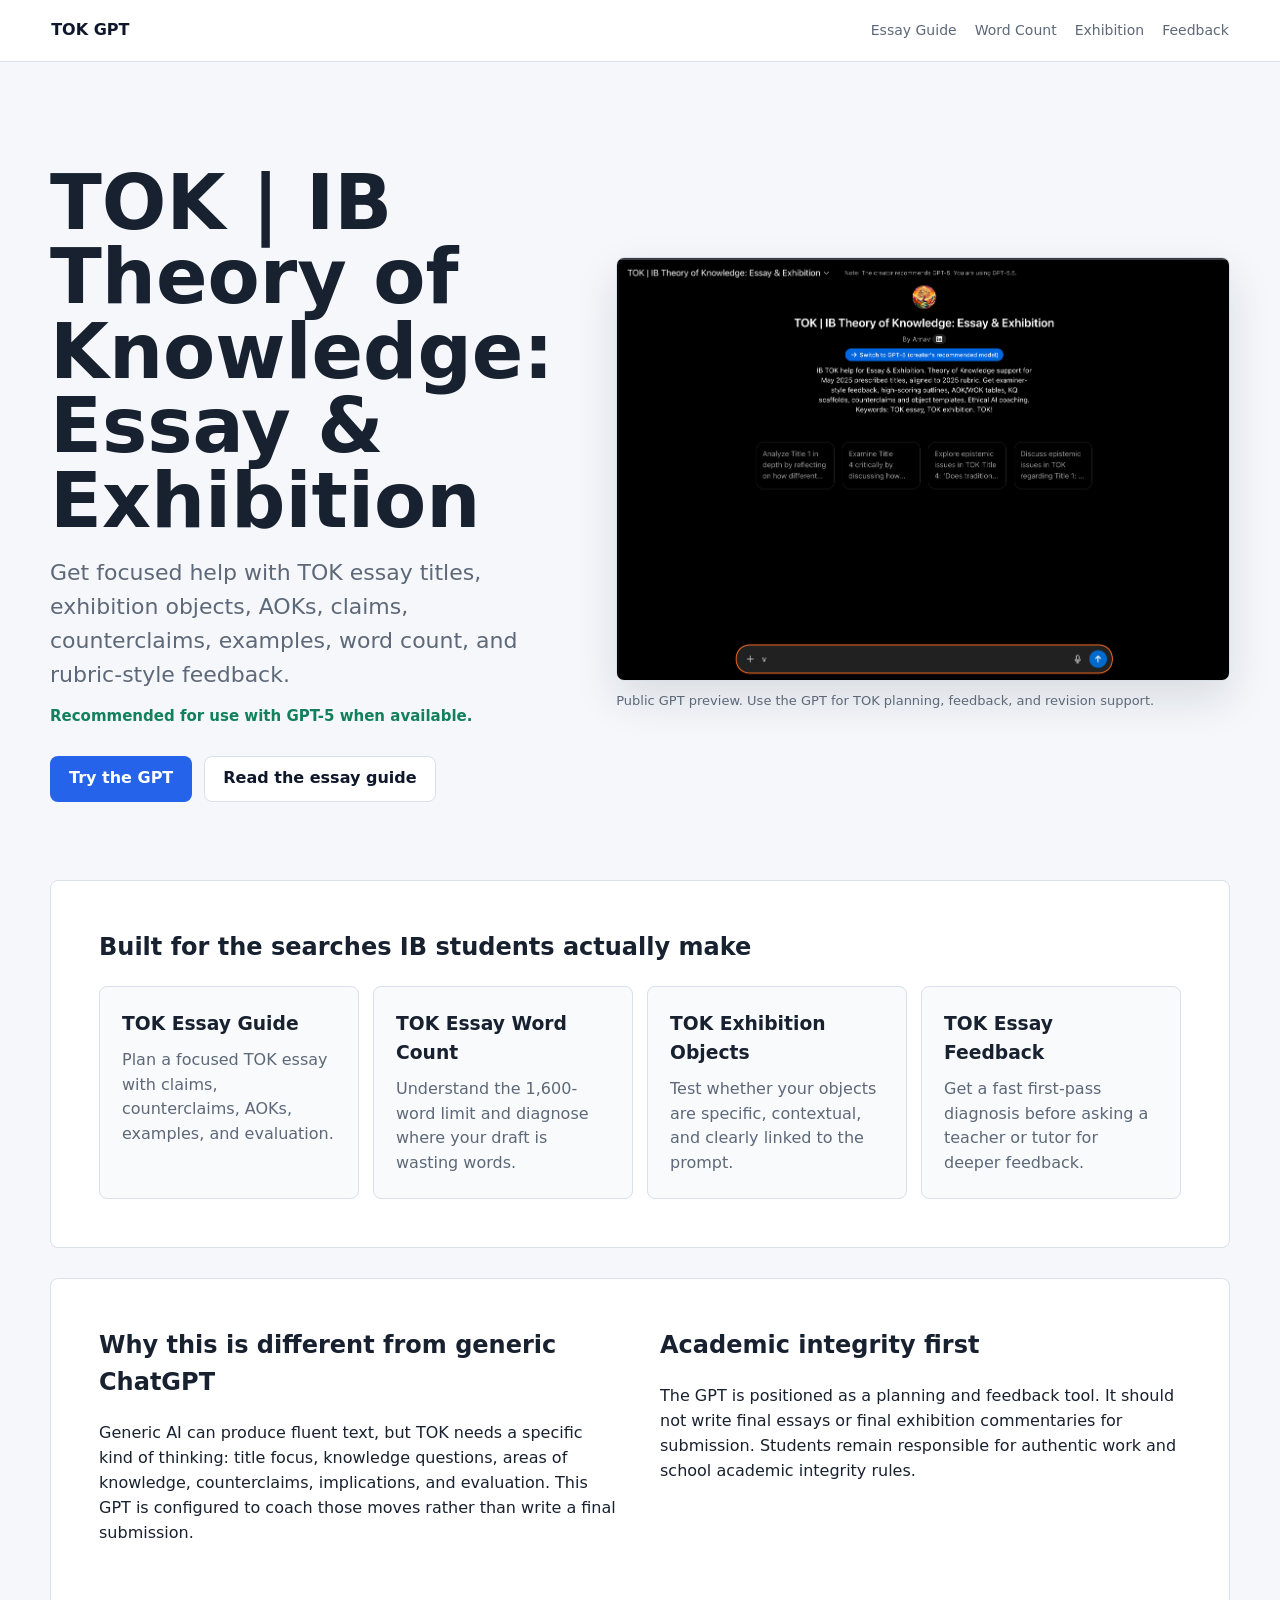
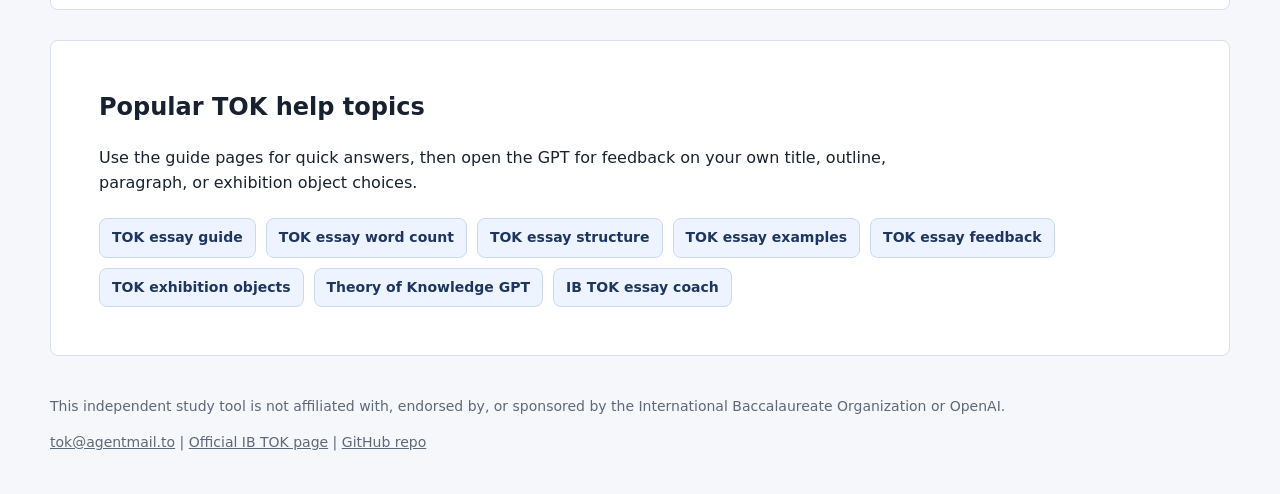
==== index.html @ 0f30f4a6 "Initial public TOK GPT site" ====
<!doctype html>
<html lang="en">
  <head>
    <meta charset="utf-8">
    <meta name="viewport" content="width=device-width, initial-scale=1">
    <title>TOK | IB Theory of Knowledge: Essay & Exhibition</title>
    <meta name="description" content="IB TOK essay and exhibition coach for 2026 planning, object selection, claims, counterclaims, AOK analysis, word count, and rubric-style feedback.">
    <meta name="keywords" content="TOK, IB TOK, Theory of Knowledge, TOK essay, TOK exhibition, TOK essay guide, TOK essay word count, TOK essay structure, TOK essay examples, TOK essay feedback, TOK essay rubric, TOK exhibition objects, IBDP TOK, areas of knowledge, AOK, knowledge questions, prescribed titles, claim, counterclaim, ChatGPT TOK, Theory of Knowledge GPT">
    <link rel="canonical" href="https://arnie016.github.io/tok-2026-ib-theory-of-knowledge-gpt/">
    <link rel="stylesheet" href="styles.css">
    <meta property="og:title" content="TOK | IB Theory of Knowledge: Essay & Exhibition">
    <meta property="og:description" content="Get focused TOK essay and exhibition feedback before your teacher sees the weak part.">
    <meta property="og:type" content="website">
    <meta property="og:url" content="https://arnie016.github.io/tok-2026-ib-theory-of-knowledge-gpt/">
    <script type="application/ld+json">
      {
        "@context": "https://schema.org",
        "@type": "SoftwareApplication",
        "name": "TOK | IB Theory of Knowledge: Essay & Exhibition",
        "applicationCategory": "EducationalApplication",
        "operatingSystem": "Web",
        "description": "A ChatGPT GPT for IB Theory of Knowledge essay and exhibition planning, feedback, object selection, and argument revision.",
        "url": "https://chatgpt.com/g/g-fOitKYU60",
        "offers": {
          "@type": "Offer",
          "price": "0",
          "priceCurrency": "USD"
        }
      }
    </script>
  </head>
  <body>
    <header class="site-header">
      <a class="brand" href="index.html">TOK GPT</a>
      <nav aria-label="Main navigation">
        <a href="guides/tok-essay-guide.html">Essay Guide</a>
        <a href="guides/tok-essay-word-count.html">Word Count</a>
        <a href="guides/tok-exhibition-objects.html">Exhibition</a>
        <a href="guides/tok-essay-feedback.html">Feedback</a>
      </nav>
    </header>

    <main>
      <section class="hero">
        <div class="hero-copy">
          <h1>TOK | IB Theory of Knowledge: Essay & Exhibition</h1>
          <p>Get focused help with TOK essay titles, exhibition objects, AOKs, claims, counterclaims, examples, word count, and rubric-style feedback.</p>
          <p class="model-note">Recommended for use with GPT-5 when available.</p>
          <div class="actions">
            <a class="button primary" href="https://chatgpt.com/g/g-fOitKYU60">Try the GPT</a>
            <a class="button secondary" href="guides/tok-essay-guide.html">Read the essay guide</a>
          </div>
        </div>
        <figure class="hero-media">
          <img src="assets/public/gpt-preview.png" alt="Public preview of the TOK IB Theory of Knowledge Essay and Exhibition GPT">
          <figcaption>Public GPT preview. Use the GPT for TOK planning, feedback, and revision support.</figcaption>
        </figure>
      </section>

      <section class="band">
        <h2>Built for the searches IB students actually make</h2>
        <div class="grid">
          <a class="tile" href="guides/tok-essay-guide.html">
            <h3>TOK Essay Guide</h3>
            <p>Plan a focused TOK essay with claims, counterclaims, AOKs, examples, and evaluation.</p>
          </a>
          <a class="tile" href="guides/tok-essay-word-count.html">
            <h3>TOK Essay Word Count</h3>
            <p>Understand the 1,600-word limit and diagnose where your draft is wasting words.</p>
          </a>
          <a class="tile" href="guides/tok-exhibition-objects.html">
            <h3>TOK Exhibition Objects</h3>
            <p>Test whether your objects are specific, contextual, and clearly linked to the prompt.</p>
          </a>
          <a class="tile" href="guides/tok-essay-feedback.html">
            <h3>TOK Essay Feedback</h3>
            <p>Get a fast first-pass diagnosis before asking a teacher or tutor for deeper feedback.</p>
          </a>
        </div>
      </section>

      <section class="split">
        <div>
          <h2>Why this is different from generic ChatGPT</h2>
          <p>Generic AI can produce fluent text, but TOK needs a specific kind of thinking: title focus, knowledge questions, areas of knowledge, counterclaims, implications, and evaluation. This GPT is configured to coach those moves rather than write a final submission.</p>
        </div>
        <div>
          <h2>Academic integrity first</h2>
          <p>The GPT is positioned as a planning and feedback tool. It should not write final essays or final exhibition commentaries for submission. Students remain responsible for authentic work and school academic integrity rules.</p>
        </div>
      </section>

      <section class="band proof">
        <h2>Popular TOK help topics</h2>
        <p>Use the guide pages for quick answers, then open the GPT for feedback on your own title, outline, paragraph, or exhibition object choices.</p>
        <ul class="keyword-list">
          <li>TOK essay guide</li>
          <li>TOK essay word count</li>
          <li>TOK essay structure</li>
          <li>TOK essay examples</li>
          <li>TOK essay feedback</li>
          <li>TOK exhibition objects</li>
          <li>Theory of Knowledge GPT</li>
          <li>IB TOK essay coach</li>
        </ul>
      </section>
    </main>

    <footer>
      <p>This independent study tool is not affiliated with, endorsed by, or sponsored by the International Baccalaureate Organization or OpenAI.</p>
      <p><a href="mailto:tok@agentmail.to">tok@agentmail.to</a> | <a href="https://www.ibo.org/programmes/diploma-programme/curriculum/dp-core/theory-of-knowledge/">Official IB TOK page</a> | <a href="https://github.com/Arnie016/tok-2026-ib-theory-of-knowledge-gpt">GitHub repo</a></p>
    </footer>
  </body>
</html>
---- styles.css ----
:root {
  color-scheme: light;
  --bg: #f5f7fb;
  --surface: #ffffff;
  --text: #18212f;
  --muted: #5d6878;
  --line: #d9e0ea;
  --accent: #2563eb;
  --accent-dark: #1d4ed8;
  --ink: #0f172a;
  --success: #12805c;
}

* {
  box-sizing: border-box;
}

body {
  margin: 0;
  font-family: Inter, ui-sans-serif, system-ui, -apple-system, BlinkMacSystemFont, "Segoe UI", sans-serif;
  background: var(--bg);
  color: var(--text);
  line-height: 1.55;
}

a {
  color: inherit;
}

.site-header {
  display: flex;
  align-items: center;
  justify-content: space-between;
  gap: 24px;
  padding: 18px clamp(20px, 4vw, 64px);
  background: rgba(255, 255, 255, 0.94);
  border-bottom: 1px solid var(--line);
  position: sticky;
  top: 0;
  z-index: 10;
}

.brand {
  font-weight: 800;
  text-decoration: none;
  color: var(--ink);
}

nav {
  display: flex;
  align-items: center;
  gap: 18px;
  font-size: 14px;
  color: var(--muted);
}

nav a {
  text-decoration: none;
}

main {
  width: min(1180px, calc(100% - 40px));
  margin: 0 auto;
}

.hero {
  display: grid;
  grid-template-columns: minmax(0, 0.9fr) minmax(320px, 1.1fr);
  gap: clamp(28px, 5vw, 64px);
  align-items: center;
  padding: clamp(56px, 9vw, 104px) 0 48px;
}

.hero h1 {
  margin: 0 0 18px;
  max-width: 760px;
  font-size: clamp(42px, 6vw, 76px);
  line-height: 0.98;
  letter-spacing: 0;
}

.hero p {
  margin: 0;
  max-width: 640px;
  font-size: clamp(18px, 2vw, 22px);
  color: var(--muted);
}

.hero .model-note {
  margin-top: 12px;
  color: var(--success);
  font-size: 15px;
  font-weight: 800;
}

.actions {
  display: flex;
  flex-wrap: wrap;
  gap: 12px;
  margin-top: 28px;
}

.button {
  display: inline-flex;
  align-items: center;
  justify-content: center;
  min-height: 46px;
  padding: 0 18px;
  border-radius: 8px;
  font-weight: 700;
  text-decoration: none;
  border: 1px solid transparent;
}

.button.primary {
  background: var(--accent);
  color: white;
}

.button.primary:hover {
  background: var(--accent-dark);
}

.button.secondary {
  background: var(--surface);
  color: var(--ink);
  border-color: var(--line);
}

.hero-media {
  margin: 0;
}

.hero-media img,
.proof img {
  display: block;
  width: 100%;
  height: auto;
  border: 1px solid var(--line);
  border-radius: 8px;
  box-shadow: 0 18px 44px rgba(16, 24, 40, 0.12);
}

figcaption {
  margin-top: 10px;
  color: var(--muted);
  font-size: 13px;
}

.band,
.split {
  margin: 30px 0;
  padding: clamp(28px, 5vw, 48px);
  background: var(--surface);
  border: 1px solid var(--line);
  border-radius: 8px;
}

.band h2,
.split h2,
.article h1,
.article h2 {
  margin-top: 0;
  letter-spacing: 0;
}

.grid {
  display: grid;
  grid-template-columns: repeat(4, minmax(0, 1fr));
  gap: 14px;
}

.tile {
  display: block;
  min-height: 190px;
  padding: 22px;
  background: #f8fafc;
  border: 1px solid var(--line);
  border-radius: 8px;
  text-decoration: none;
}

.tile h3 {
  margin: 0 0 10px;
}

.tile p {
  margin: 0;
  color: var(--muted);
}

.split {
  display: grid;
  grid-template-columns: repeat(2, minmax(0, 1fr));
  gap: 40px;
}

.proof p {
  max-width: 820px;
}

.keyword-list {
  display: flex;
  flex-wrap: wrap;
  gap: 10px;
  margin: 22px 0 0;
  padding: 0;
  list-style: none;
}

.keyword-list li {
  padding: 8px 12px;
  background: #eef4ff;
  border: 1px solid #c9d9f5;
  border-radius: 8px;
  color: #1d355f;
  font-size: 14px;
  font-weight: 700;
}

.article {
  max-width: 860px;
  margin: 0 auto;
  padding: 56px 0;
}

.article h1 {
  font-size: clamp(38px, 6vw, 62px);
  line-height: 1.02;
}

.article .lead {
  font-size: 20px;
  color: var(--muted);
}

.callout {
  padding: 22px;
  background: #eff6ff;
  border: 1px solid #bfdbfe;
  border-radius: 8px;
  margin: 28px 0;
}

.checklist {
  padding-left: 22px;
}

.checklist li {
  margin: 10px 0;
}

.cta-panel {
  margin: 36px 0;
  padding: 28px;
  background: var(--ink);
  color: white;
  border-radius: 8px;
}

.cta-panel p {
  color: #dbe5f5;
}

footer {
  width: min(1180px, calc(100% - 40px));
  margin: 40px auto;
  color: var(--muted);
  font-size: 14px;
}

@media (max-width: 900px) {
  .site-header,
  .hero,
  .split {
    grid-template-columns: 1fr;
  }

  .site-header {
    align-items: flex-start;
    position: static;
  }

  nav {
    flex-wrap: wrap;
  }

  .grid {
    grid-template-columns: repeat(2, minmax(0, 1fr));
  }
}

@media (max-width: 620px) {
  main,
  footer {
    width: min(100% - 28px, 1180px);
  }

  .grid {
    grid-template-columns: 1fr;
  }

  .hero h1,
  .article h1 {
    font-size: 40px;
  }
}
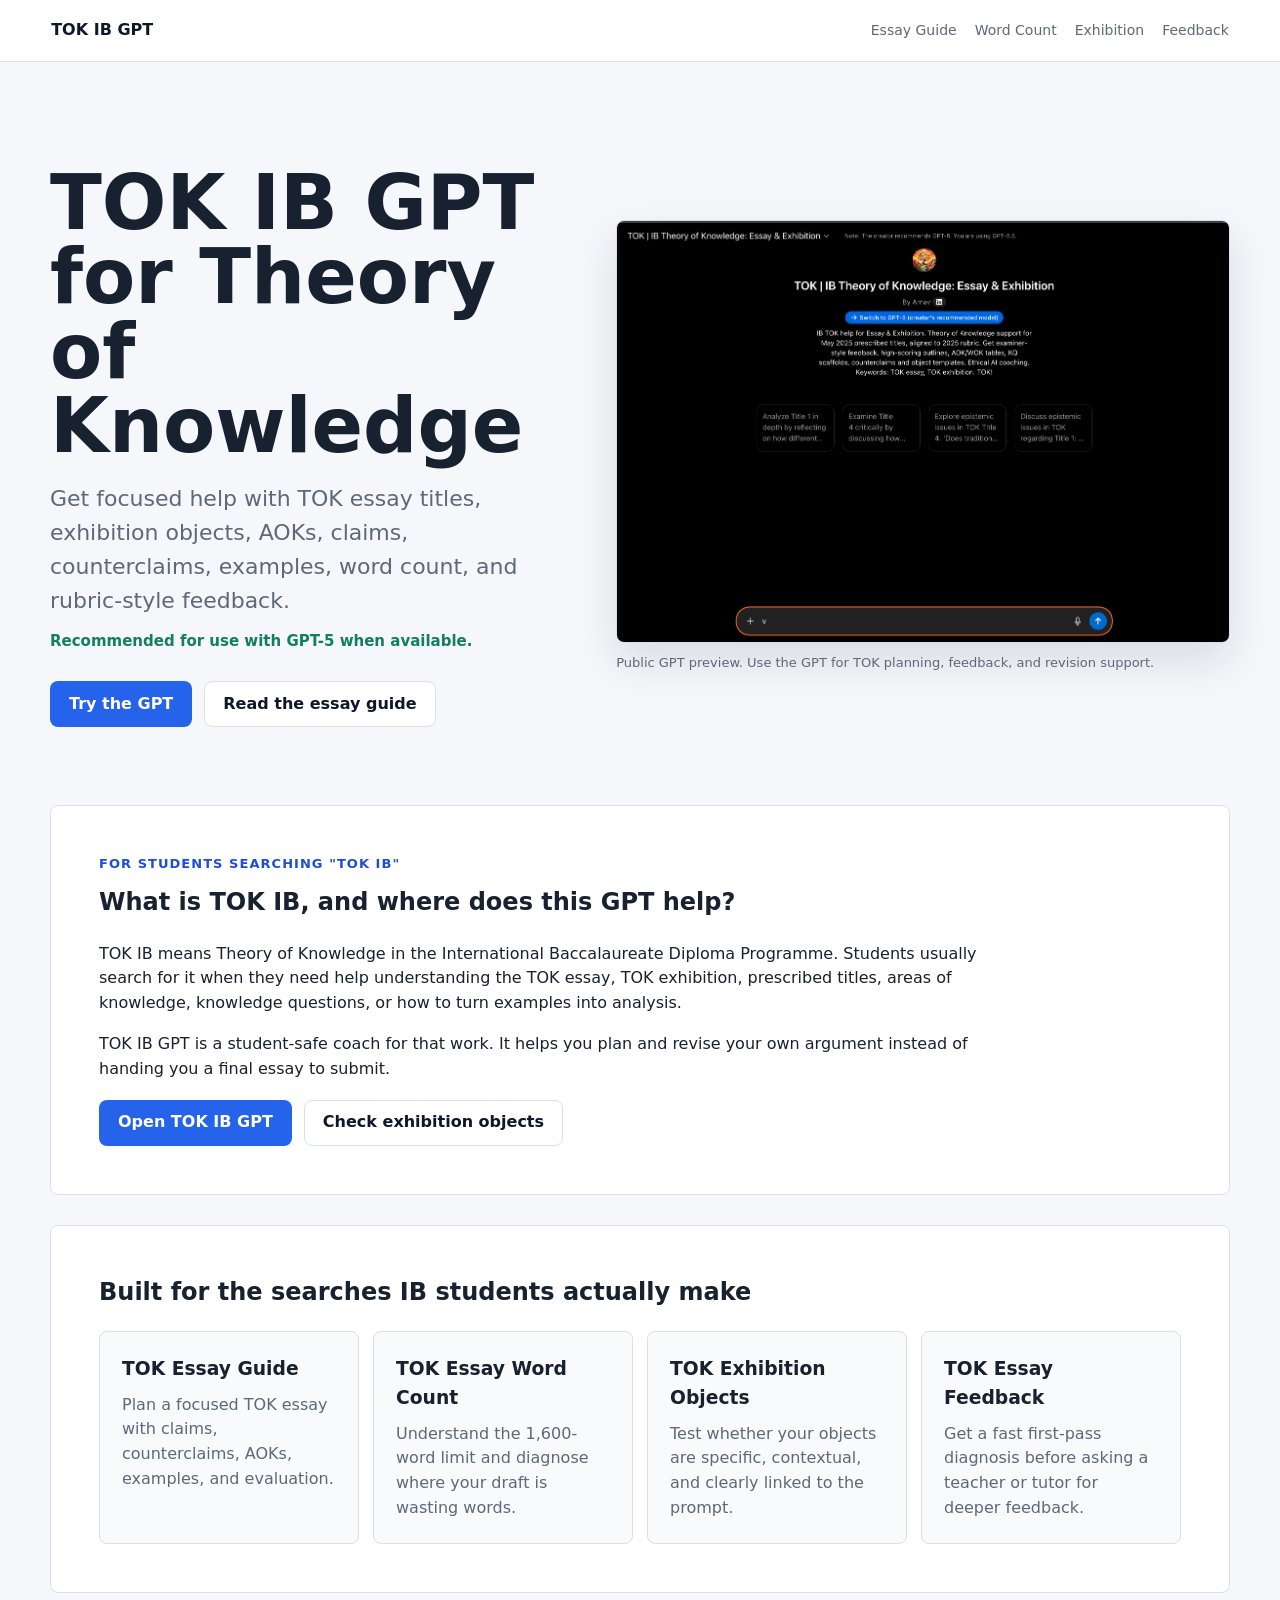
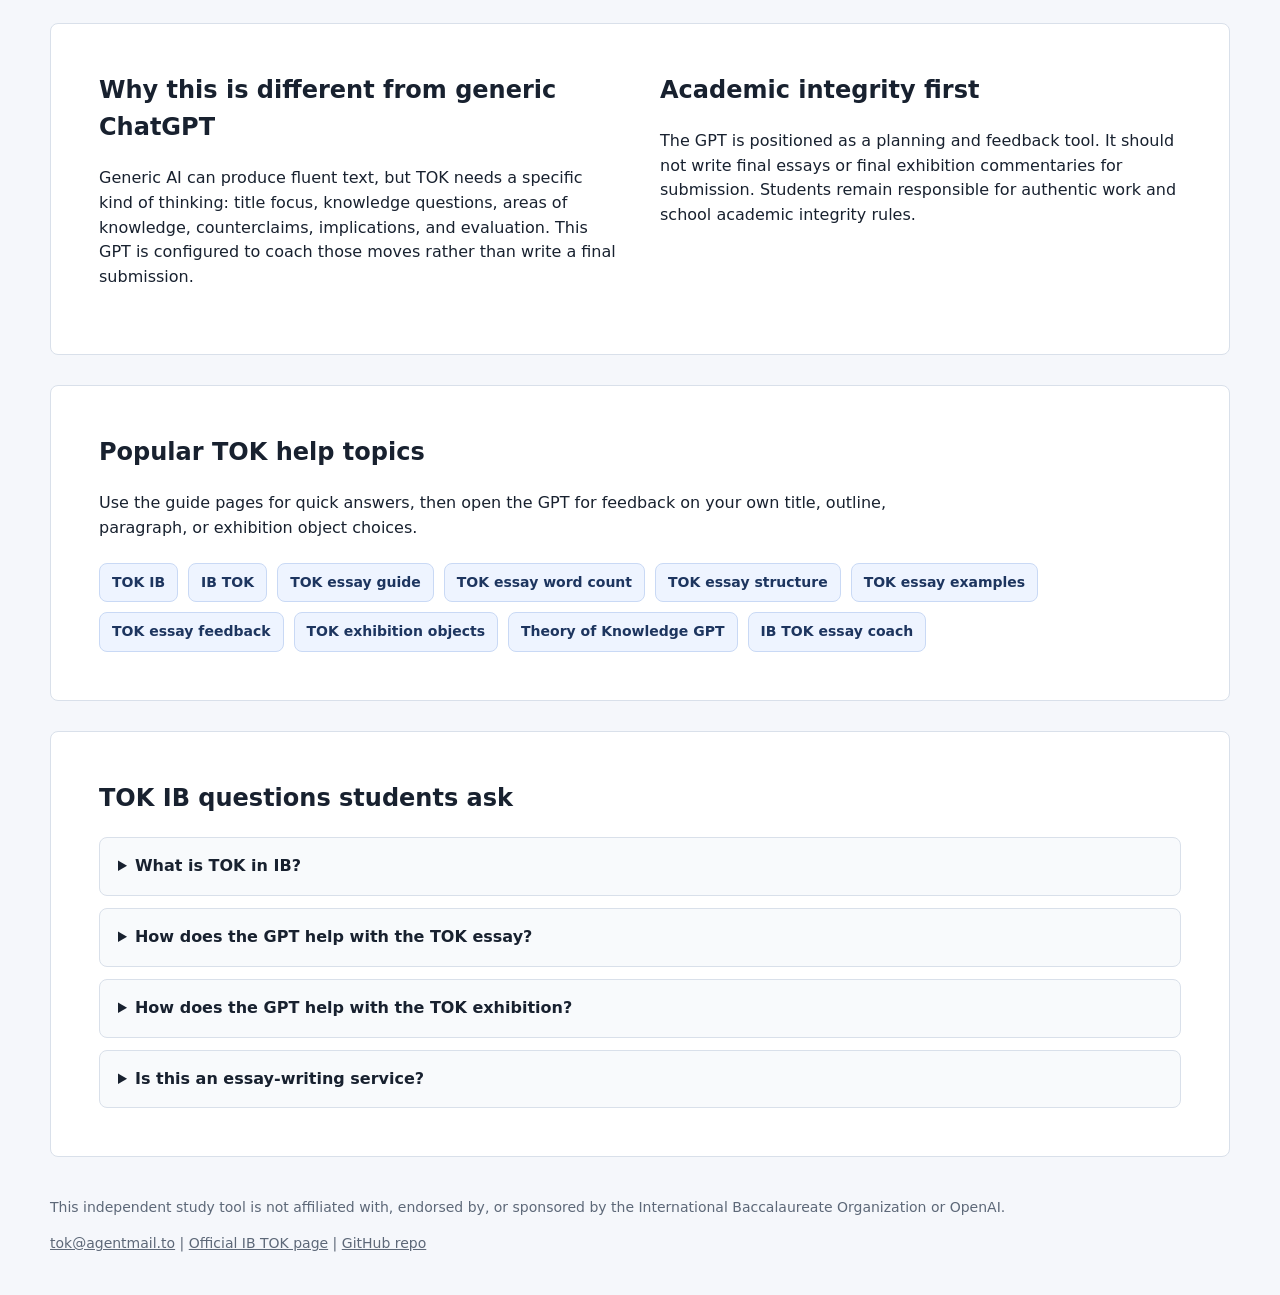
==== commit e5849dd8: "Improve TOK IB SEO targeting" ====
--- a/index.html
+++ b/index.html
@@ -3,23 +3,26 @@
   <head>
     <meta charset="utf-8">
     <meta name="viewport" content="width=device-width, initial-scale=1">
-    <title>TOK | IB Theory of Knowledge: Essay & Exhibition</title>
-    <meta name="description" content="IB TOK essay and exhibition coach for 2026 planning, object selection, claims, counterclaims, AOK analysis, word count, and rubric-style feedback.">
-    <meta name="keywords" content="TOK, IB TOK, Theory of Knowledge, TOK essay, TOK exhibition, TOK essay guide, TOK essay word count, TOK essay structure, TOK essay examples, TOK essay feedback, TOK essay rubric, TOK exhibition objects, IBDP TOK, areas of knowledge, AOK, knowledge questions, prescribed titles, claim, counterclaim, ChatGPT TOK, Theory of Knowledge GPT">
-    <link rel="canonical" href="https://arnie016.github.io/tok-2026-ib-theory-of-knowledge-gpt/">
+    <title>TOK IB GPT | Theory of Knowledge Essay & Exhibition Help</title>
+    <meta name="description" content="TOK IB GPT for Theory of Knowledge essay and exhibition help: prescribed title planning, AOKs, claims, counterclaims, object selection, word count, and rubric-style feedback.">
+    <meta name="keywords" content="TOK IB, IB TOK, TOK, Theory of Knowledge, TOK essay, TOK exhibition, TOK essay guide, TOK essay word count, TOK essay structure, TOK essay examples, TOK essay feedback, TOK essay rubric, TOK exhibition objects, TOK IB guide, TOK IB examples, TOK IB questions, IBDP TOK, Diploma Programme TOK, areas of knowledge, AOK, knowledge questions, prescribed titles, claim, counterclaim, ChatGPT TOK, Theory of Knowledge GPT, IB essay coach">
+    <link rel="canonical" href="https://tok-ib-theory-of-knowledge-gpt.vercel.app/">
     <link rel="stylesheet" href="styles.css">
-    <meta property="og:title" content="TOK | IB Theory of Knowledge: Essay & Exhibition">
-    <meta property="og:description" content="Get focused TOK essay and exhibition feedback before your teacher sees the weak part.">
+    <meta property="og:title" content="TOK IB GPT | Theory of Knowledge Essay & Exhibition Help">
+    <meta property="og:description" content="TOK IB essay and exhibition coach for prescribed titles, AOKs, claims, counterclaims, objects, word count, and rubric-style feedback.">
     <meta property="og:type" content="website">
-    <meta property="og:url" content="https://arnie016.github.io/tok-2026-ib-theory-of-knowledge-gpt/">
+    <meta property="og:url" content="https://tok-ib-theory-of-knowledge-gpt.vercel.app/">
+    <meta property="og:image" content="https://tok-ib-theory-of-knowledge-gpt.vercel.app/assets/public/gpt-preview.png">
+    <meta name="twitter:card" content="summary_large_image">
     <script type="application/ld+json">
       {
         "@context": "https://schema.org",
         "@type": "SoftwareApplication",
-        "name": "TOK | IB Theory of Knowledge: Essay & Exhibition",
+        "name": "TOK IB GPT",
+        "alternateName": "TOK | IB Theory of Knowledge: Essay & Exhibition",
         "applicationCategory": "EducationalApplication",
         "operatingSystem": "Web",
-        "description": "A ChatGPT GPT for IB Theory of Knowledge essay and exhibition planning, feedback, object selection, and argument revision.",
+        "description": "A ChatGPT GPT for TOK IB Theory of Knowledge essay and exhibition planning, feedback, object selection, and argument revision.",
         "url": "https://chatgpt.com/g/g-fOitKYU60",
         "offers": {
           "@type": "Offer",
@@ -28,10 +31,50 @@
         }
       }
     </script>
+    <script type="application/ld+json">
+      {
+        "@context": "https://schema.org",
+        "@type": "FAQPage",
+        "mainEntity": [
+          {
+            "@type": "Question",
+            "name": "What is TOK in IB?",
+            "acceptedAnswer": {
+              "@type": "Answer",
+              "text": "TOK stands for Theory of Knowledge, a core part of the IB Diploma Programme where students reflect on how knowledge is built, tested, interpreted, and evaluated."
+            }
+          },
+          {
+            "@type": "Question",
+            "name": "Can this GPT help with the TOK essay?",
+            "acceptedAnswer": {
+              "@type": "Answer",
+              "text": "Yes. TOK IB GPT can help students unpack prescribed titles, compare areas of knowledge, test claims and counterclaims, improve examples, and check whether a draft is descriptive or evaluative."
+            }
+          },
+          {
+            "@type": "Question",
+            "name": "Can this GPT help with the TOK exhibition?",
+            "acceptedAnswer": {
+              "@type": "Answer",
+              "text": "Yes. The GPT can help students test whether exhibition objects are specific, real-world, well contextualized, and clearly connected to the selected TOK prompt."
+            }
+          },
+          {
+            "@type": "Question",
+            "name": "Does TOK IB GPT write final coursework?",
+            "acceptedAnswer": {
+              "@type": "Answer",
+              "text": "No. It is positioned as a planning, feedback, and revision coach. Students remain responsible for authentic work and their school's academic integrity rules."
+            }
+          }
+        ]
+      }
+    </script>
   </head>
   <body>
     <header class="site-header">
-      <a class="brand" href="index.html">TOK GPT</a>
+      <a class="brand" href="index.html">TOK IB GPT</a>
       <nav aria-label="Main navigation">
         <a href="guides/tok-essay-guide.html">Essay Guide</a>
         <a href="guides/tok-essay-word-count.html">Word Count</a>
@@ -43,7 +86,7 @@
     <main>
       <section class="hero">
         <div class="hero-copy">
-          <h1>TOK | IB Theory of Knowledge: Essay & Exhibition</h1>
+          <h1>TOK IB GPT for Theory of Knowledge</h1>
           <p>Get focused help with TOK essay titles, exhibition objects, AOKs, claims, counterclaims, examples, word count, and rubric-style feedback.</p>
           <p class="model-note">Recommended for use with GPT-5 when available.</p>
           <div class="actions">
@@ -55,6 +98,17 @@
           <img src="assets/public/gpt-preview.png" alt="Public preview of the TOK IB Theory of Knowledge Essay and Exhibition GPT">
           <figcaption>Public GPT preview. Use the GPT for TOK planning, feedback, and revision support.</figcaption>
         </figure>
+      </section>
+
+      <section class="band answer">
+        <p class="eyebrow">For students searching "tok ib"</p>
+        <h2>What is TOK IB, and where does this GPT help?</h2>
+        <p>TOK IB means Theory of Knowledge in the International Baccalaureate Diploma Programme. Students usually search for it when they need help understanding the TOK essay, TOK exhibition, prescribed titles, areas of knowledge, knowledge questions, or how to turn examples into analysis.</p>
+        <p>TOK IB GPT is a student-safe coach for that work. It helps you plan and revise your own argument instead of handing you a final essay to submit.</p>
+        <div class="actions compact">
+          <a class="button primary" href="https://chatgpt.com/g/g-fOitKYU60">Open TOK IB GPT</a>
+          <a class="button secondary" href="guides/tok-exhibition-objects.html">Check exhibition objects</a>
+        </div>
       </section>
 
       <section class="band">
@@ -94,6 +148,8 @@
         <h2>Popular TOK help topics</h2>
         <p>Use the guide pages for quick answers, then open the GPT for feedback on your own title, outline, paragraph, or exhibition object choices.</p>
         <ul class="keyword-list">
+          <li>TOK IB</li>
+          <li>IB TOK</li>
           <li>TOK essay guide</li>
           <li>TOK essay word count</li>
           <li>TOK essay structure</li>
@@ -104,6 +160,28 @@
           <li>IB TOK essay coach</li>
         </ul>
       </section>
+
+      <section class="band faq">
+        <h2>TOK IB questions students ask</h2>
+        <div class="faq-list">
+          <details>
+            <summary>What is TOK in IB?</summary>
+            <p>TOK stands for Theory of Knowledge. It asks IB students to reflect on how knowledge is produced, justified, interpreted, and challenged across different areas of knowledge.</p>
+          </details>
+          <details>
+            <summary>How does the GPT help with the TOK essay?</summary>
+            <p>It can help you unpack a prescribed title, choose AOKs, test claims and counterclaims, improve examples, check paragraph focus, and avoid purely descriptive writing.</p>
+          </details>
+          <details>
+            <summary>How does the GPT help with the TOK exhibition?</summary>
+            <p>It can test whether each object is specific, real-world, connected to the prompt, and contributing something different to the overall commentary.</p>
+          </details>
+          <details>
+            <summary>Is this an essay-writing service?</summary>
+            <p>No. It is designed for planning, feedback, and revision support. Students should write and submit their own authentic work.</p>
+          </details>
+        </div>
+      </section>
     </main>
 
     <footer>
--- a/styles.css
+++ b/styles.css
@@ -100,6 +100,10 @@
   margin-top: 28px;
 }
 
+.actions.compact {
+  margin-top: 18px;
+}
+
 .button {
   display: inline-flex;
   align-items: center;
@@ -162,6 +166,19 @@
 .article h2 {
   margin-top: 0;
   letter-spacing: 0;
+}
+
+.answer p {
+  max-width: 900px;
+}
+
+.eyebrow {
+  margin: 0 0 10px;
+  color: var(--accent-dark);
+  font-size: 13px;
+  font-weight: 800;
+  letter-spacing: 0.08em;
+  text-transform: uppercase;
 }
 
 .grid {
@@ -218,6 +235,28 @@
   font-weight: 700;
 }
 
+.faq-list {
+  display: grid;
+  gap: 12px;
+}
+
+.faq-list details {
+  padding: 16px 18px;
+  background: #f8fafc;
+  border: 1px solid var(--line);
+  border-radius: 8px;
+}
+
+.faq-list summary {
+  cursor: pointer;
+  font-weight: 800;
+}
+
+.faq-list p {
+  margin: 10px 0 0;
+  color: var(--muted);
+}
+
 .article {
   max-width: 860px;
   margin: 0 auto;
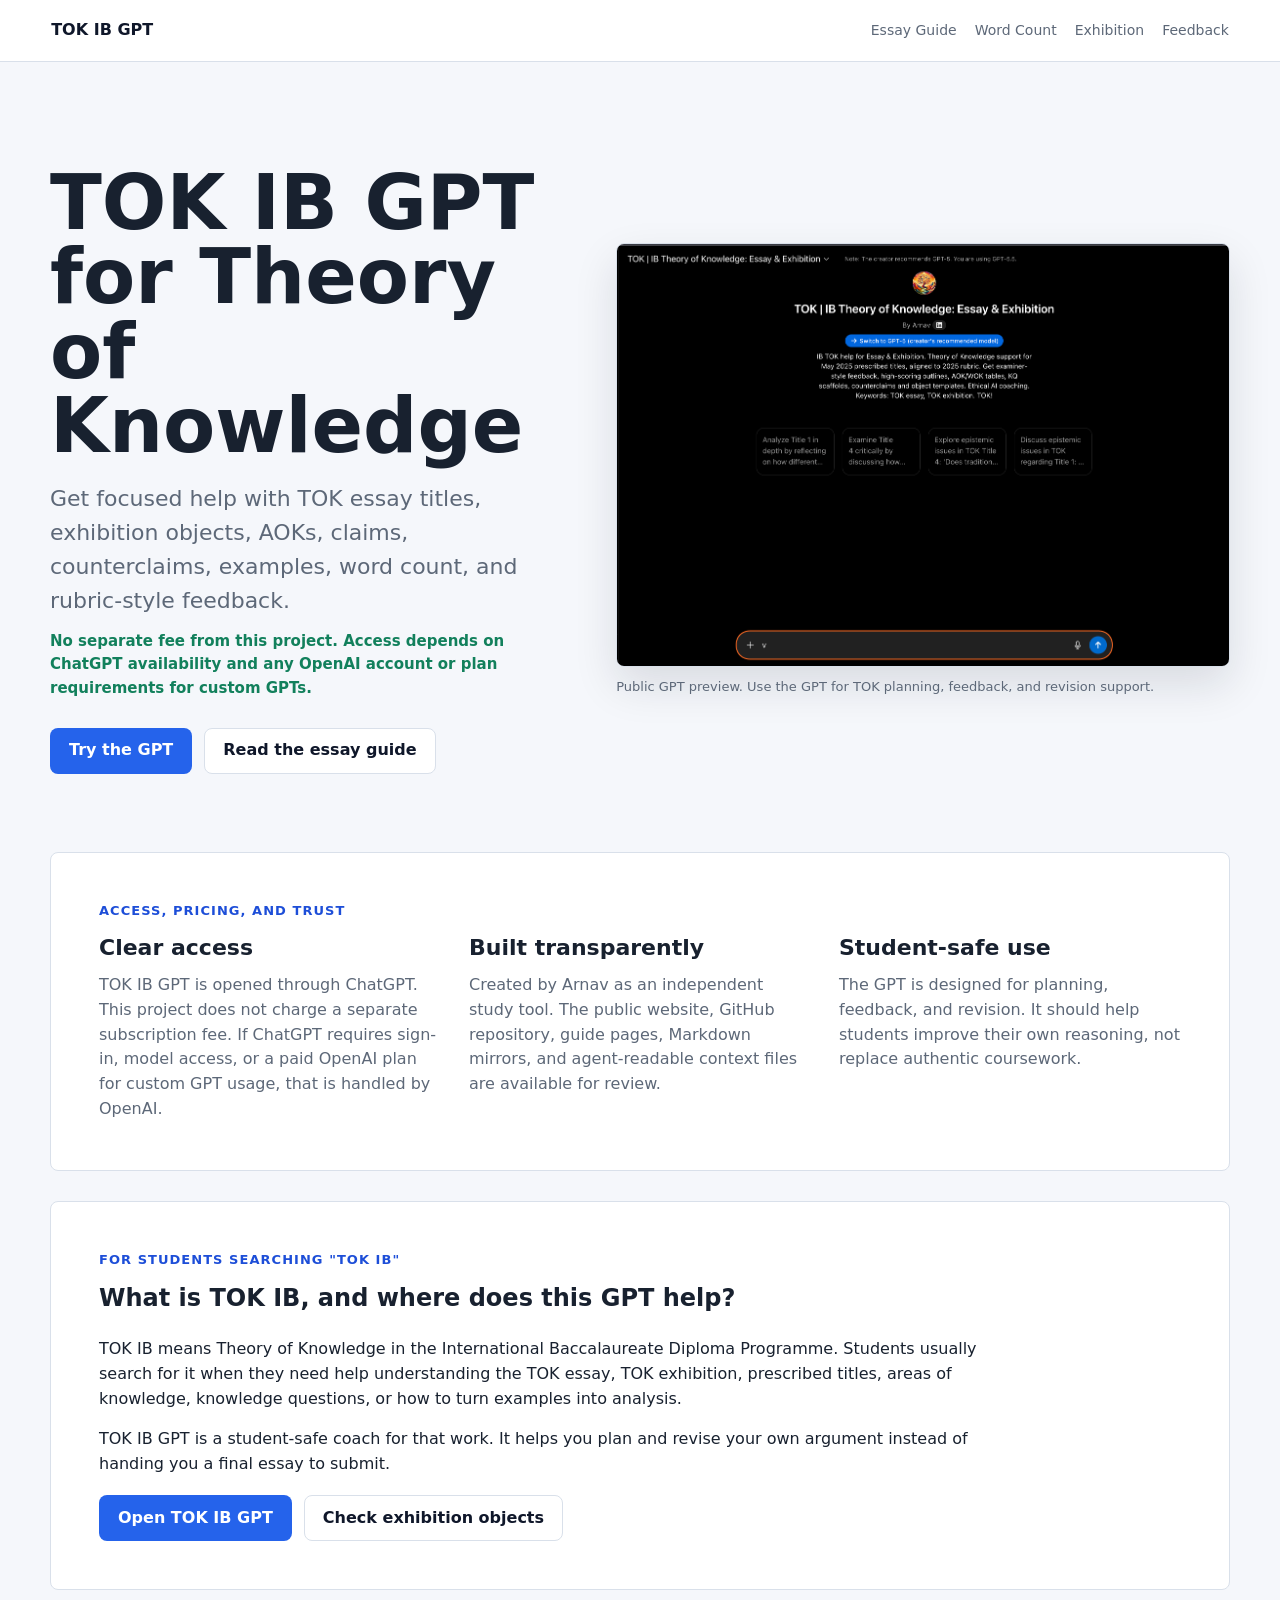
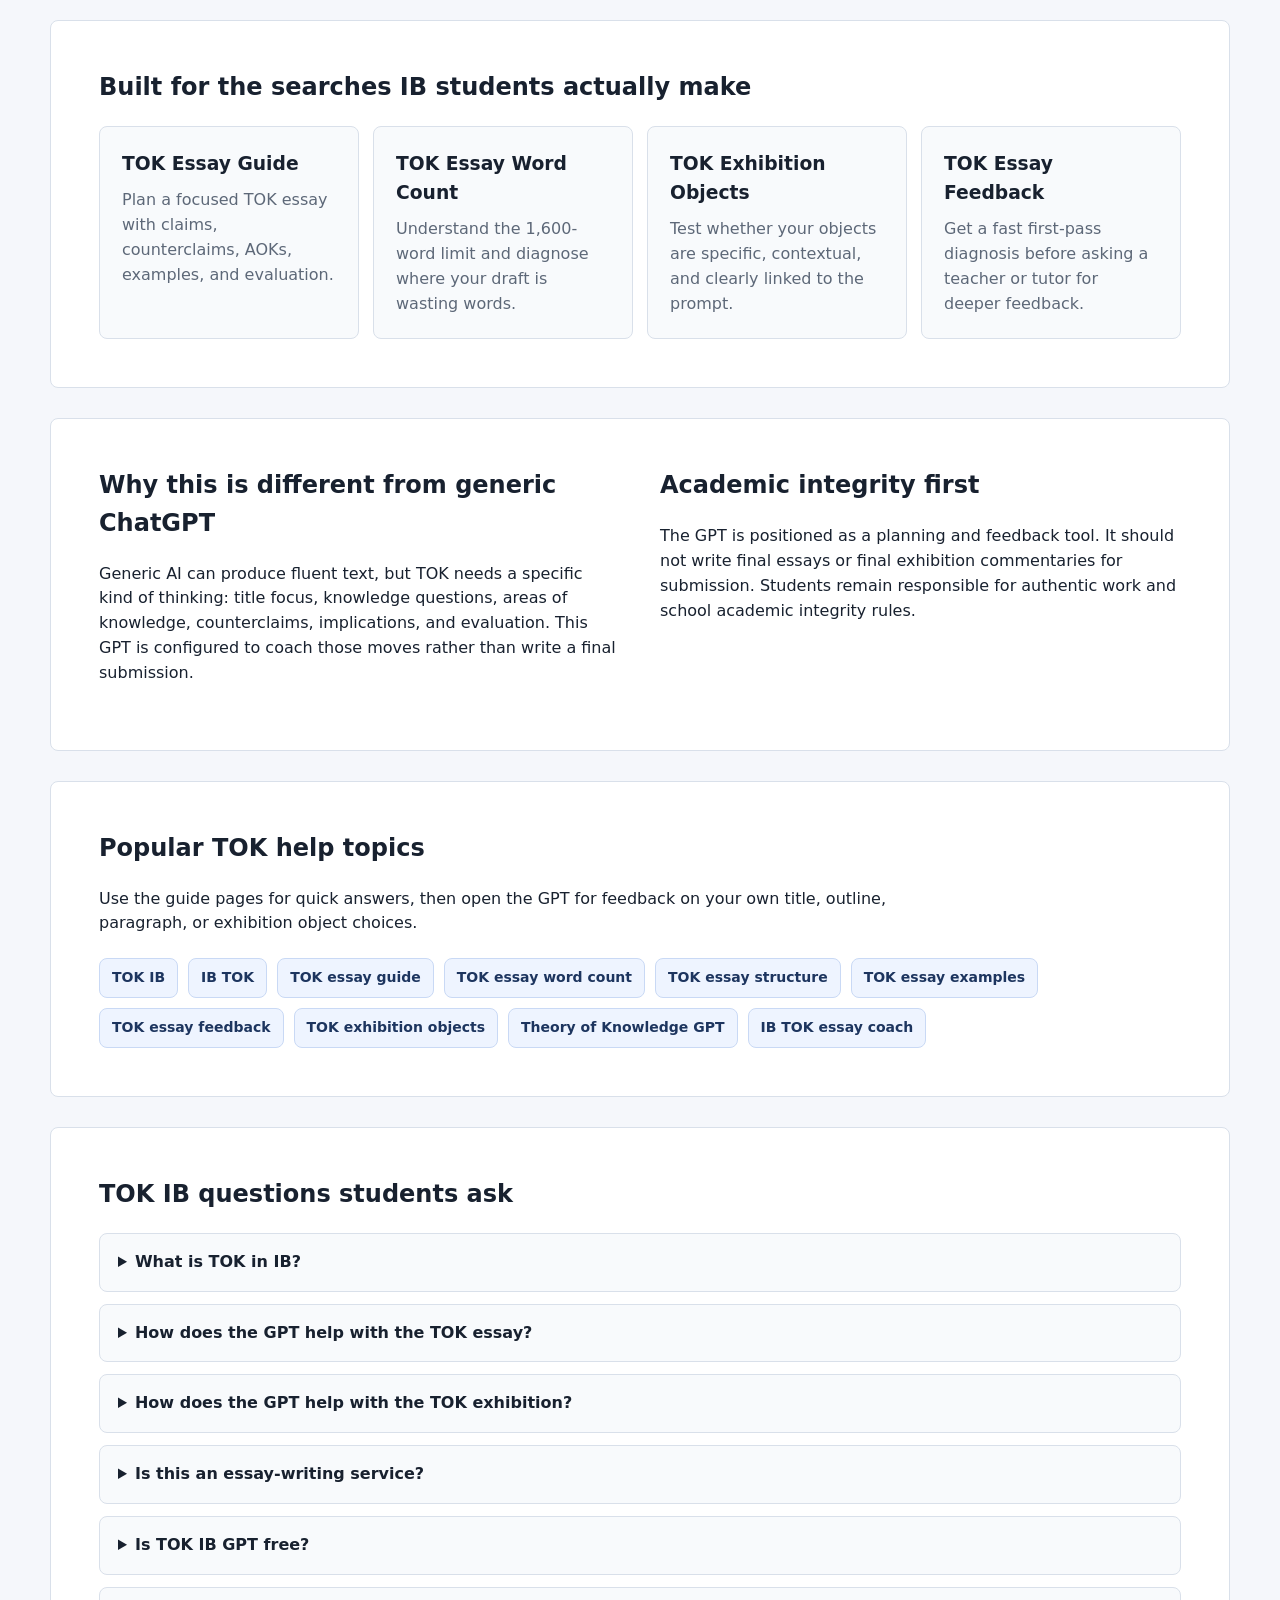
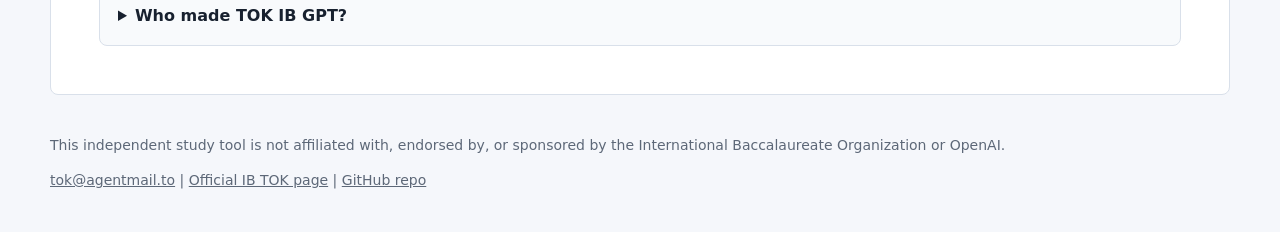
==== commit 8d8e537a: "Add access and trust signals" ====
--- a/index.html
+++ b/index.html
@@ -7,6 +7,9 @@
     <meta name="description" content="TOK IB GPT for Theory of Knowledge essay and exhibition help: prescribed title planning, AOKs, claims, counterclaims, object selection, word count, and rubric-style feedback.">
     <meta name="keywords" content="TOK IB, IB TOK, TOK, Theory of Knowledge, TOK essay, TOK exhibition, TOK essay guide, TOK essay word count, TOK essay structure, TOK essay examples, TOK essay feedback, TOK essay rubric, TOK exhibition objects, TOK IB guide, TOK IB examples, TOK IB questions, IBDP TOK, Diploma Programme TOK, areas of knowledge, AOK, knowledge questions, prescribed titles, claim, counterclaim, ChatGPT TOK, Theory of Knowledge GPT, IB essay coach">
     <link rel="canonical" href="https://tok-ib-theory-of-knowledge-gpt.vercel.app/">
+    <link rel="alternate" type="text/markdown" href="https://tok-ib-theory-of-knowledge-gpt.vercel.app/index.md">
+    <link rel="alternate" type="text/plain" href="https://tok-ib-theory-of-knowledge-gpt.vercel.app/llms.txt" title="llms.txt">
+    <link rel="alternate" type="text/plain" href="https://tok-ib-theory-of-knowledge-gpt.vercel.app/llms-full.txt" title="llms-full.txt">
     <link rel="stylesheet" href="styles.css">
     <meta property="og:title" content="TOK IB GPT | Theory of Knowledge Essay & Exhibition Help">
     <meta property="og:description" content="TOK IB essay and exhibition coach for prescribed titles, AOKs, claims, counterclaims, objects, word count, and rubric-style feedback.">
@@ -27,7 +30,13 @@
         "offers": {
           "@type": "Offer",
           "price": "0",
-          "priceCurrency": "USD"
+          "priceCurrency": "USD",
+          "availability": "https://schema.org/InStock",
+          "url": "https://chatgpt.com/g/g-fOitKYU60"
+        },
+        "creator": {
+          "@type": "Person",
+          "name": "Arnav"
         }
       }
     </script>
@@ -66,6 +75,14 @@
             "acceptedAnswer": {
               "@type": "Answer",
               "text": "No. It is positioned as a planning, feedback, and revision coach. Students remain responsible for authentic work and their school's academic integrity rules."
+            }
+          },
+          {
+            "@type": "Question",
+            "name": "Is TOK IB GPT free to use?",
+            "acceptedAnswer": {
+              "@type": "Answer",
+              "text": "There is no separate fee charged by this project. Access depends on ChatGPT availability and any OpenAI account or plan requirements that apply to custom GPTs."
             }
           }
         ]
@@ -88,7 +105,7 @@
         <div class="hero-copy">
           <h1>TOK IB GPT for Theory of Knowledge</h1>
           <p>Get focused help with TOK essay titles, exhibition objects, AOKs, claims, counterclaims, examples, word count, and rubric-style feedback.</p>
-          <p class="model-note">Recommended for use with GPT-5 when available.</p>
+          <p class="model-note">No separate fee from this project. Access depends on ChatGPT availability and any OpenAI account or plan requirements for custom GPTs.</p>
           <div class="actions">
             <a class="button primary" href="https://chatgpt.com/g/g-fOitKYU60">Try the GPT</a>
             <a class="button secondary" href="guides/tok-essay-guide.html">Read the essay guide</a>
@@ -98,6 +115,24 @@
           <img src="assets/public/gpt-preview.png" alt="Public preview of the TOK IB Theory of Knowledge Essay and Exhibition GPT">
           <figcaption>Public GPT preview. Use the GPT for TOK planning, feedback, and revision support.</figcaption>
         </figure>
+      </section>
+
+      <section class="band trust-band">
+        <p class="eyebrow">Access, pricing, and trust</p>
+        <div class="trust-grid">
+          <div>
+            <h2>Clear access</h2>
+            <p>TOK IB GPT is opened through ChatGPT. This project does not charge a separate subscription fee. If ChatGPT requires sign-in, model access, or a paid OpenAI plan for custom GPT usage, that is handled by OpenAI.</p>
+          </div>
+          <div>
+            <h2>Built transparently</h2>
+            <p>Created by Arnav as an independent study tool. The public website, GitHub repository, guide pages, Markdown mirrors, and agent-readable context files are available for review.</p>
+          </div>
+          <div>
+            <h2>Student-safe use</h2>
+            <p>The GPT is designed for planning, feedback, and revision. It should help students improve their own reasoning, not replace authentic coursework.</p>
+          </div>
+        </div>
       </section>
 
       <section class="band answer">
@@ -180,13 +215,21 @@
             <summary>Is this an essay-writing service?</summary>
             <p>No. It is designed for planning, feedback, and revision support. Students should write and submit their own authentic work.</p>
           </details>
+          <details>
+            <summary>Is TOK IB GPT free?</summary>
+            <p>This project does not charge a separate fee. Access depends on ChatGPT availability and any OpenAI account or plan requirements that apply to custom GPTs.</p>
+          </details>
+          <details>
+            <summary>Who made TOK IB GPT?</summary>
+            <p>TOK IB GPT was created by Arnav as an independent study tool. It is not affiliated with, endorsed by, or sponsored by the International Baccalaureate Organization or OpenAI.</p>
+          </details>
         </div>
       </section>
     </main>
 
     <footer>
       <p>This independent study tool is not affiliated with, endorsed by, or sponsored by the International Baccalaureate Organization or OpenAI.</p>
-      <p><a href="mailto:tok@agentmail.to">tok@agentmail.to</a> | <a href="https://www.ibo.org/programmes/diploma-programme/curriculum/dp-core/theory-of-knowledge/">Official IB TOK page</a> | <a href="https://github.com/Arnie016/tok-2026-ib-theory-of-knowledge-gpt">GitHub repo</a></p>
+      <p><a href="mailto:tok@agentmail.to">tok@agentmail.to</a> | <a href="https://www.ibo.org/programmes/diploma-programme/curriculum/dp-core/theory-of-knowledge/">Official IB TOK page</a> | <a href="https://github.com/Arnie016/tok-ib-theory-of-knowledge-gpt">GitHub repo</a></p>
     </footer>
   </body>
 </html>
--- a/styles.css
+++ b/styles.css
@@ -212,6 +212,22 @@
   gap: 40px;
 }
 
+.trust-grid {
+  display: grid;
+  grid-template-columns: repeat(3, minmax(0, 1fr));
+  gap: 28px;
+}
+
+.trust-grid h2 {
+  margin-bottom: 8px;
+  font-size: 22px;
+}
+
+.trust-grid p {
+  margin: 0;
+  color: var(--muted);
+}
+
 .proof p {
   max-width: 820px;
 }
@@ -311,7 +327,8 @@
 @media (max-width: 900px) {
   .site-header,
   .hero,
-  .split {
+  .split,
+  .trust-grid {
     grid-template-columns: 1fr;
   }
 
